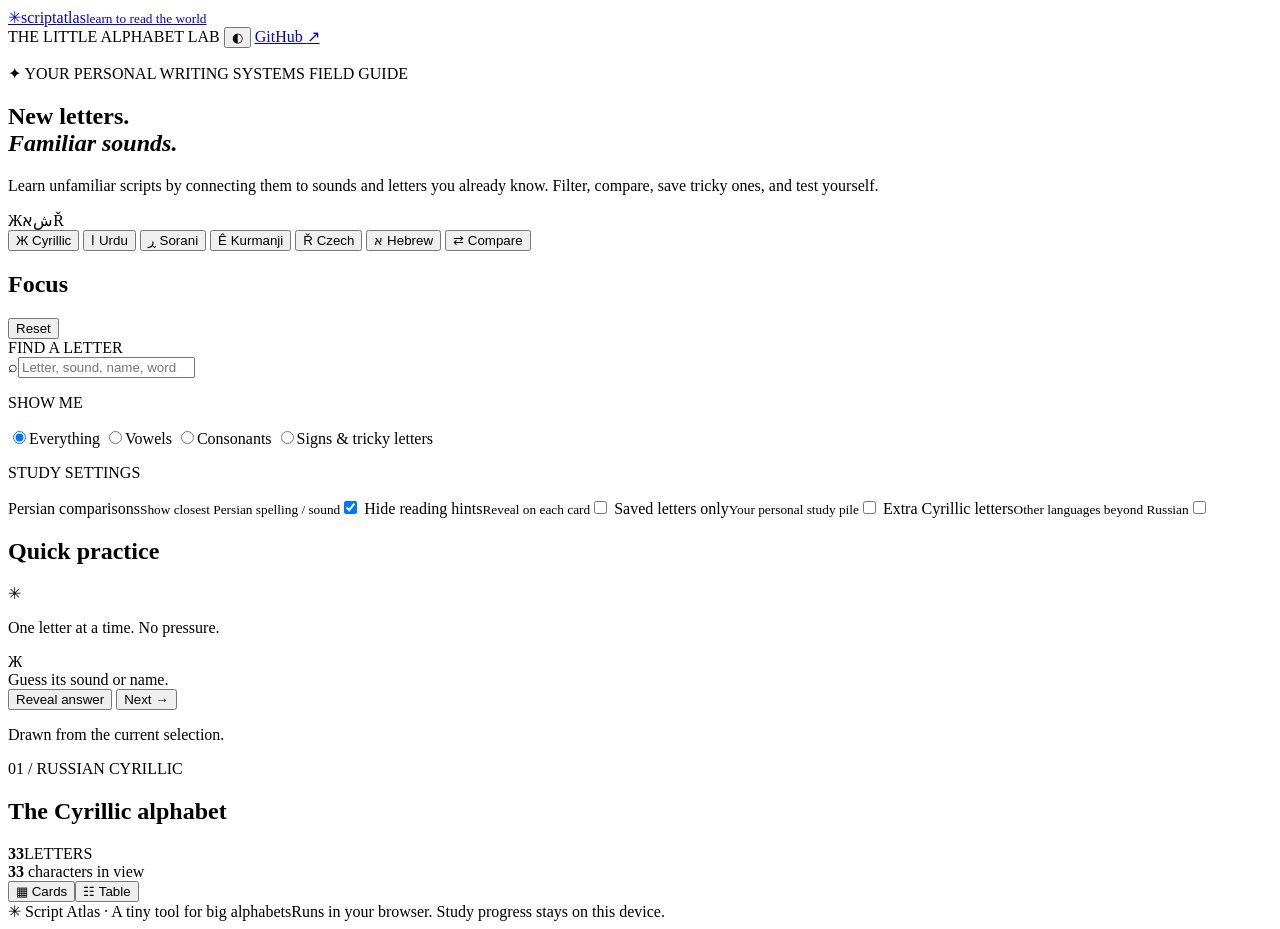
==== index.html @ 3f1f5714 "Initialize multilingual writing-systems learning interface" ====
<!doctype html>
<html lang="en">
<head>
  <meta charset="utf-8">
  <meta name="viewport" content="width=device-width, initial-scale=1">
  <meta name="theme-color" content="#f7f6f2">
  <meta name="description" content="An interactive alphabet atlas for Cyrillic, Urdu Nastaliq, Sorani, Kurmanji, Czech and Hebrew.">
  <title>Script Atlas · Learn writing systems</title>
  <link rel="preconnect" href="https://fonts.googleapis.com">
  <link rel="preconnect" href="https://fonts.gstatic.com" crossorigin>
  <link href="https://fonts.googleapis.com/css2?family=DM+Sans:wght@400;500;600;700&family=IBM+Plex+Mono:wght@400;500;600&family=Noto+Naskh+Arabic:wght@400;600;700&family=Noto+Nastaliq+Urdu:wght@400;600;700&family=Noto+Sans+Hebrew:wght@400;500;700&display=swap" rel="stylesheet">
  <link rel="stylesheet" href="styles.css">
  <script src="data.js" defer></script>
  <script src="app.js" defer></script>
</head>
<body>
  <div class="site-shell">
    <header class="site-header">
      <a class="brand" href="#cyrillic" aria-label="Script Atlas home"><span class="brand-glyph">✳</span><span>script<span class="brand-light">atlas</span><small>learn to read the world</small></span></a>
      <div class="header-actions">
        <span class="header-meta">THE LITTLE ALPHABET LAB</span>
        <button class="icon-btn" type="button" id="themeToggle" aria-label="Toggle dark mode" title="Toggle dark mode">◐</button>
        <a class="github-link" href="https://github.com/aeirya/learn-writing-systems" target="_blank" rel="noopener">GitHub <span aria-hidden="true">↗</span></a>
      </div>
    </header>

    <main>
      <section class="intro">
        <div>
          <p class="kicker"><span class="spark">✦</span> YOUR PERSONAL WRITING SYSTEMS FIELD GUIDE</p>
          <h1>New letters.<br><em>Familiar sounds.</em></h1>
          <p class="intro-copy">Learn unfamiliar scripts by connecting them to sounds and letters you already know. Filter, compare, save tricky ones, and test yourself.</p>
        </div>
        <div class="intro-decor" aria-hidden="true"><span>Ж</span><span>ش</span><span>א</span><span>Ř</span></div>
      </section>

      <nav class="script-nav" aria-label="Choose writing system" id="scriptTabs">
        <button type="button" class="script-tab" data-script="cyrillic">Ж <span>Cyrillic</span></button>
        <button type="button" class="script-tab" data-script="urdu">ا <span>Urdu</span></button>
        <button type="button" class="script-tab" data-script="sorani">ڕ <span>Sorani</span></button>
        <button type="button" class="script-tab" data-script="kurmanji">Ê <span>Kurmanji</span></button>
        <button type="button" class="script-tab" data-script="czech">Ř <span>Czech</span></button>
        <button type="button" class="script-tab" data-script="hebrew">א <span>Hebrew</span></button>
        <button type="button" class="script-tab compare-tab" data-script="compare">⇄ <span>Compare</span></button>
      </nav>

      <section id="singleView" class="workspace">
        <aside class="sidebar">
          <section class="panel">
            <div class="panel-head"><h2>Focus</h2><button type="button" class="quiet-btn" id="resetBtn">Reset</button></div>
            <label class="search-label" for="searchInput">FIND A LETTER</label>
            <div class="search-wrap"><span aria-hidden="true">⌕</span><input type="search" id="searchInput" placeholder="Letter, sound, name, word…" autocomplete="off"></div>
            <p class="section-label">SHOW ME</p>
            <div class="filter-list" id="filterList">
              <label><input type="radio" name="kind" value="all" checked><span>Everything</span></label>
              <label><input type="radio" name="kind" value="vowel"><span>Vowels</span></label>
              <label><input type="radio" name="kind" value="consonant"><span>Consonants</span></label>
              <label><input type="radio" name="kind" value="special"><span>Signs &amp; tricky letters</span></label>
            </div>
            <div class="divider"></div>
            <p class="section-label">STUDY SETTINGS</p>
            <label class="setting"><span>Persian comparisons<small>Show closest Persian spelling / sound</small></span><input type="checkbox" id="persianToggle" checked></label>
            <label class="setting"><span>Hide reading hints<small>Reveal on each card</small></span><input type="checkbox" id="hintsToggle"></label>
            <label class="setting"><span>Saved letters only<small>Your personal study pile</small></span><input type="checkbox" id="savedToggle"></label>
            <label class="setting" id="extrasSetting"><span>Extra Cyrillic letters<small>Other languages beyond Russian</small></span><input type="checkbox" id="extrasToggle"></label>
          </section>
          <section class="panel practice-panel">
            <div class="panel-head"><h2>Quick practice</h2><span class="mini-star">✳</span></div>
            <p class="practice-lead">One letter at a time. No pressure.</p>
            <div class="practice-char" id="practiceChar" aria-live="polite">Ж</div>
            <div class="practice-answer" id="practiceAnswer" aria-live="polite">Guess its sound or name.</div>
            <div class="practice-actions">
              <button type="button" class="primary-btn" id="revealBtn">Reveal answer</button>
              <button type="button" class="secondary-btn" id="nextBtn">Next →</button>
            </div>
            <p class="tiny-note" id="practiceStatus">Drawn from the current selection.</p>
          </section>
        </aside>

        <section class="content">
          <div class="script-heading">
            <div><p class="kicker" id="scriptEyebrow">01 / RUSSIAN CYRILLIC</p><h2 id="scriptTitle">The Cyrillic alphabet</h2><p class="script-desc" id="scriptDesc"></p></div>
            <div class="stat-box"><strong id="letterCount">33</strong><span>LETTERS</span></div>
          </div>
          <div class="insight-strip" id="scriptInsights"></div>
          <div class="toolbar">
            <div class="count-text"><strong id="visibleCount">33</strong> characters in view <span id="savedCount"></span></div>
            <div class="view-switch" role="group" aria-label="Display mode"><button id="cardsBtn" type="button" aria-pressed="true">▦ Cards</button><button id="tableBtn" type="button" aria-pressed="false">☷ Table</button></div>
          </div>
          <div id="cardsArea" class="letter-grid"></div>
          <div id="tableArea" class="table-scroll" hidden></div>
          <div id="emptyState" class="empty-state" hidden>Nothing matches these filters. Try resetting the view.</div>
          <div class="reading-note" id="readingNote"></div>
        </section>
      </section>

      <section id="compareView" class="compare-view" hidden>
        <div class="script-heading"><div><p class="kicker">THE BIG PICTURE</p><h2>One sound, six scripts.</h2><p class="script-desc">Approximate correspondences, not exact transliterations. Choose a sound to compare across languages.</p></div><div class="stat-box compare-stat"><strong>6</strong><span>SYSTEMS</span></div></div>
        <div id="soundPills" class="sound-pills" aria-label="Choose comparison sound"></div>
        <div id="compareGrid" class="compare-grid"></div>
        <p class="reading-note">A dash means that the system has no simple single-letter equivalent in the chart. Similar letters can differ phonetically across languages. Hebrew normally omits short-vowel marks; Sorani usually writes vowels, except short /i/.</p>
      </section>
    </main>
    <footer class="footer"><span>✳ Script Atlas <span class="footer-sep">·</span> A tiny tool for big alphabets</span><span>Runs in your browser. Study progress stays on this device.</span></footer>
  </div>
  <div id="toast" class="toast" role="status" aria-live="polite"></div>
</body>
</html>
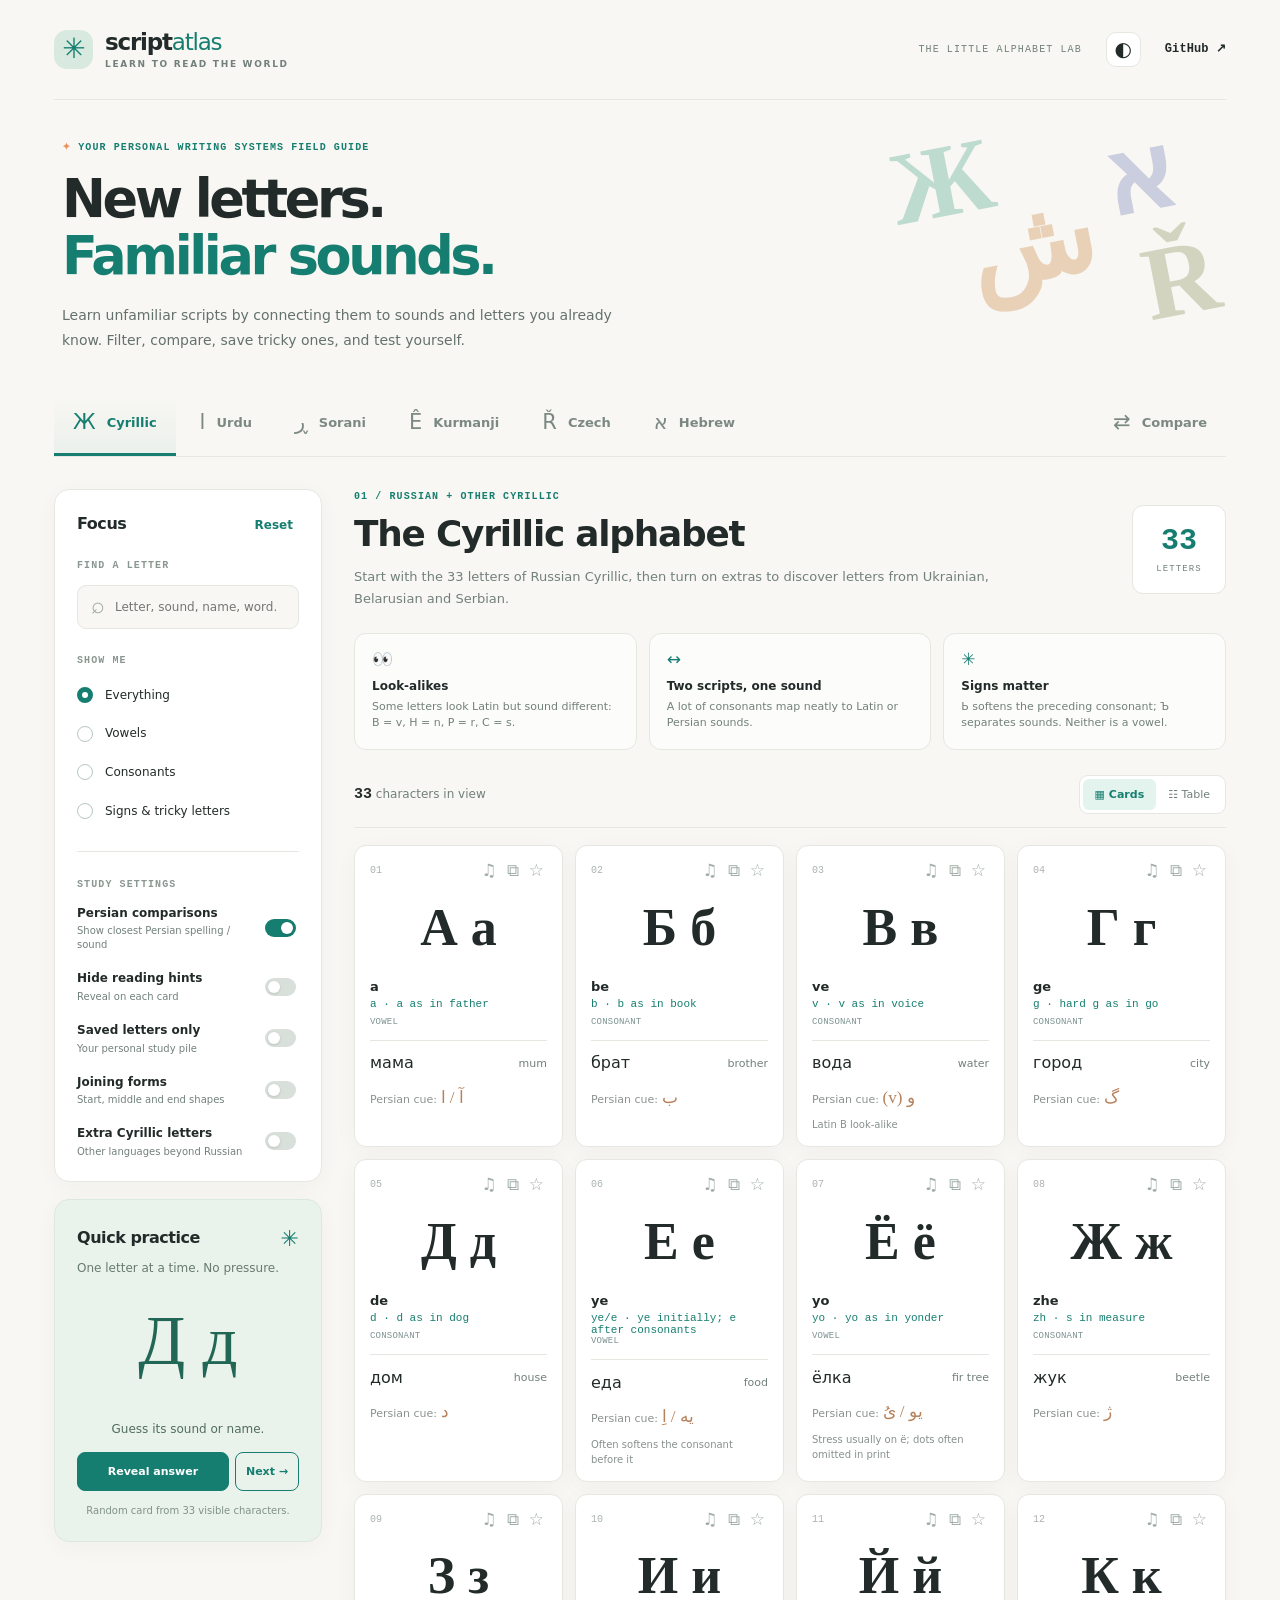
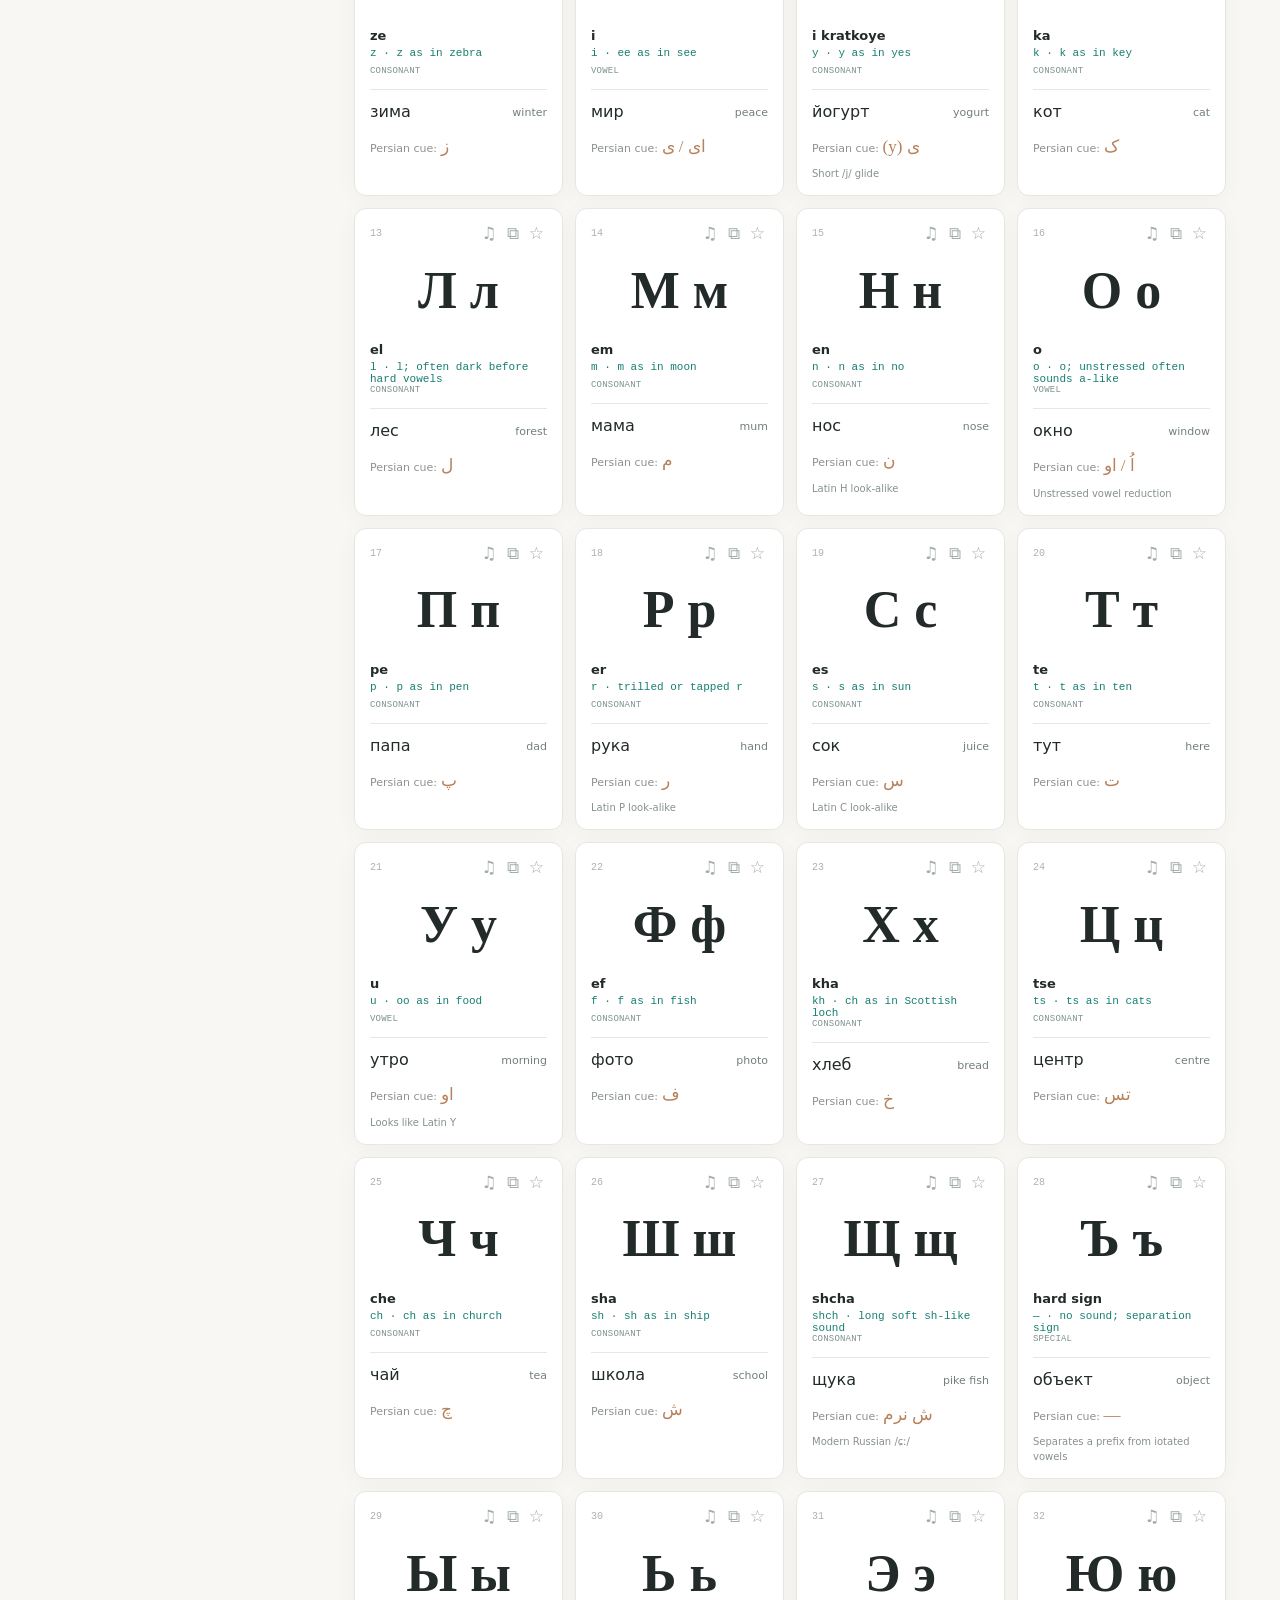
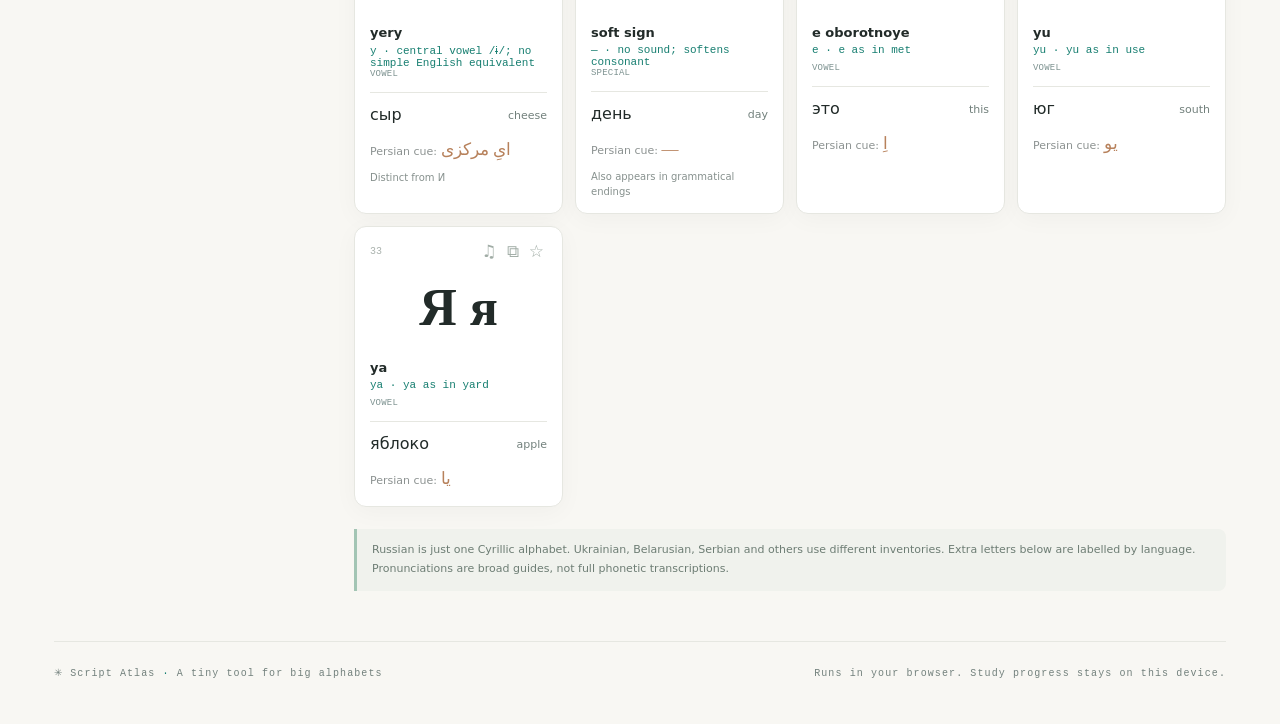
==== commit a065ba90: "Expose optional Arabic-script joining demonstrations" ====
--- a/index.html
+++ b/index.html
@@ -62,6 +62,7 @@
             <label class="setting"><span>Persian comparisons<small>Show closest Persian spelling / sound</small></span><input type="checkbox" id="persianToggle" checked></label>
             <label class="setting"><span>Hide reading hints<small>Reveal on each card</small></span><input type="checkbox" id="hintsToggle"></label>
             <label class="setting"><span>Saved letters only<small>Your personal study pile</small></span><input type="checkbox" id="savedToggle"></label>
+            <label class="setting" id="formsSetting"><span>Joining forms<small>Start, middle and end shapes</small></span><input type="checkbox" id="formsToggle"></label>
             <label class="setting" id="extrasSetting"><span>Extra Cyrillic letters<small>Other languages beyond Russian</small></span><input type="checkbox" id="extrasToggle"></label>
           </section>
           <section class="panel practice-panel">
--- a/styles.css
+++ b/styles.css
@@ -0,0 +1,5 @@
+:root{color-scheme:light;--bg:#f8f7f3;--surface:#fff;--ink:#222b29;--muted:#72807c;--line:#e6e7e1;--accent:#167e70;--accent-soft:#e2f4ed;--orange:#ee925c;--blue:#5586b8;--shadow:0 5px 24px rgba(28,40,33,.035);--font: "DM Sans",system-ui,-apple-system,sans-serif;--mono:"IBM Plex Mono",ui-monospace,monospace}
+*{box-sizing:border-box}html{scroll-behavior:smooth}body{margin:0;background:var(--bg);color:var(--ink);font:14px/1.55 var(--font)}button,input{font:inherit}button{cursor:pointer}button:focus-visible,a:focus-visible,input:focus-visible{outline:3px solid #64b8a7;outline-offset:3px}a{color:inherit}.site-shell{max-width:1500px;margin:auto;padding:0 54px}.site-header{display:flex;align-items:center;justify-content:space-between;min-height:100px;border-bottom:1px solid var(--line)}.brand{text-decoration:none;display:flex;align-items:center;gap:12px;font-size:23px;font-weight:700;letter-spacing:-1.2px;line-height:1.08}.brand-glyph{display:flex;width:39px;height:39px;align-items:center;justify-content:center;border-radius:13px;background:#d8eae0;color:#167e70;font-size:28px;font-weight:400}.brand-light{font-weight:400;color:var(--accent)}.brand small{display:block;font-size:9px;letter-spacing:1.7px;font-weight:700;color:var(--muted);margin-top:5px;text-transform:uppercase}.header-actions{display:flex;align-items:center;gap:24px}.header-meta,.github-link,.kicker,.search-label,.section-label,.stat-box span,.footer{font-family:var(--mono);font-size:10px;letter-spacing:1.1px}.header-meta{color:var(--muted)}.github-link{text-decoration:none;font-weight:600;letter-spacing:.1px;font-size:12px}.github-link:hover{color:var(--accent)}.icon-btn{width:35px;height:35px;background:var(--surface);border:1px solid var(--line);border-radius:10px;color:var(--ink);font-size:20px}.intro{display:flex;position:relative;justify-content:space-between;align-items:center;min-height:287px;padding:40px 8px 42px;overflow:hidden}.kicker{font-weight:600;color:var(--accent);margin:0 0 14px}.spark{color:var(--orange)}h1{font-size:clamp(39px,4.1vw,64px);letter-spacing:-3.4px;font-weight:700;line-height:1.09;margin:0}h1 em{font-style:normal;color:var(--accent)}.intro-copy{max-width:590px;font-size:14px;color:#64716c;line-height:1.8;margin:19px 0 0}.intro-decor{position:relative;display:flex;align-items:center;gap:0;justify-content:flex-end;width:35%;height:205px;flex-shrink:0;color:#a3b8ab}.intro-decor span{position:absolute;font:700 104px Georgia,serif;opacity:.63;transform:rotate(-11deg)}.intro-decor span:nth-child(1){right:225px;top:-23px;color:#9dcbbc}.intro-decor span:nth-child(2){right:124px;top:40px;color:#e1bb96;font-family:"Noto Nastaliq Urdu",serif}.intro-decor span:nth-child(3){right:45px;top:-30px;color:#b1b7d2}.intro-decor span:nth-child(4){right:0;top:75px;color:#bcc0a1}.script-nav{display:flex;gap:5px;overflow-x:auto;border-bottom:1px solid var(--line);padding:0 0 0;scrollbar-width:thin}.script-tab{border:0;border-bottom:3px solid transparent;display:inline-flex;align-items:center;justify-content:center;gap:11px;padding:15px 19px 18px;white-space:nowrap;background:none;color:#7c8982;font-size:21px;line-height:1.2;transition:color .2s,background .2s}.script-tab span{font:600 13px var(--font)}.script-tab:hover{color:var(--accent);background:var(--accent-soft)}.script-tab.active{color:var(--accent);border-bottom-color:var(--accent);background:linear-gradient(0deg,rgba(18,124,105,.055),transparent)}.compare-tab{margin-left:auto}.workspace{display:grid;grid-template-columns:268px minmax(0,1fr);gap:32px;padding:32px 0 50px}.sidebar{display:flex;flex-direction:column;gap:17px}.panel{border:1px solid var(--line);border-radius:15px;background:var(--surface);padding:22px;box-shadow:var(--shadow)}.panel-head{display:flex;justify-content:space-between;align-items:center;margin-bottom:21px}.panel h2{font-size:16px;margin:0;letter-spacing:-.45px}.quiet-btn{border:0;background:none;color:var(--accent);font-weight:600;font-size:12px}.search-label,.section-label{display:block;color:#8a9790;font-size:10px;font-weight:600;margin-bottom:11px}.search-wrap{display:flex;align-items:center;background:var(--bg);border:1px solid var(--line);border-radius:9px;margin-bottom:24px;color:#9ca8a0}.search-wrap span{font-size:23px;padding:0 0 2px 13px}.search-wrap input{width:100%;min-width:0;border:none;background:transparent;padding:12px 10px;outline:none;color:var(--ink);font-size:12px}.search-wrap:focus-within{border-color:var(--accent)}.filter-list{display:flex;flex-direction:column;gap:8px}.filter-list label{display:flex;align-items:center;gap:12px;cursor:pointer;font-size:12px;padding:6px 0}.filter-list input{appearance:none;width:16px;height:16px;border:1.5px solid #b7c6be;border-radius:50%;margin:0;position:relative;flex-shrink:0}.filter-list input:checked{border:5px solid var(--accent)}.divider{height:1px;background:var(--line);margin:25px 0}.setting{display:flex;align-items:center;justify-content:space-between;gap:10px;margin:0 0 17px;cursor:pointer;font-size:12px;font-weight:600}.setting:last-child{margin-bottom:0}.setting small{display:block;font-weight:400;color:var(--muted);margin-top:2px;font-size:10px;line-height:1.4}.setting input{appearance:none;width:31px;height:18px;flex-shrink:0;border-radius:15px;background:#d9dfdb;position:relative;transition:background .2s;cursor:pointer}.setting input:before{content:"";position:absolute;background:white;width:12px;height:12px;top:3px;left:3px;border-radius:50%;transition:transform .2s;box-shadow:0 1px 3px #0002}.setting input:checked{background:var(--accent)}.setting input:checked:before{transform:translateX(13px)}.practice-panel{background:#e9f2eb;border-color:#dce9dd}.practice-panel .panel-head{margin-bottom:3px}.practice-lead{font-size:12px;color:#687b70;margin:0}.mini-star{color:var(--accent);font-size:22px}.practice-char{height:129px;display:flex;justify-content:center;align-items:center;font-family:Georgia,serif;font-size:69px;line-height:1.7;color:#226755;direction:auto}.practice-answer{text-align:center;min-height:46px;font-size:12px;color:#516d5f;display:flex;align-items:center;justify-content:center}.practice-actions{display:flex;gap:6px}.primary-btn,.secondary-btn{padding:10px 10px;border-radius:8px;font-weight:700;font-size:11px;border:1px solid var(--accent)}.primary-btn{background:var(--accent);color:white;flex:1}.secondary-btn{background:transparent;color:var(--accent)}.primary-btn:hover{filter:brightness(.94)}.tiny-note{text-align:center;color:#809286;font-size:10px;margin:12px 0 0}.content{min-width:0}.script-heading{display:flex;justify-content:space-between;align-items:center;gap:22px;margin-bottom:23px}.script-heading h2{font-size:clamp(25px,2.8vw,36px);line-height:1.2;letter-spacing:-1.2px;margin:0}.script-heading .kicker{margin-bottom:7px}.script-desc{color:var(--muted);max-width:650px;line-height:1.7;margin:11px 0 0;font-size:13px}.stat-box{border:1px solid var(--line);background:var(--surface);border-radius:11px;min-width:94px;height:89px;display:flex;flex-direction:column;align-items:center;justify-content:center;flex-shrink:0}.stat-box strong{font-family:var(--mono);font-size:30px;color:var(--accent);font-weight:600;line-height:1.2}.stat-box span{color:var(--muted);font-size:9px;margin-top:4px}.insight-strip{display:grid;grid-template-columns:repeat(3,minmax(0,1fr));gap:12px;margin-bottom:25px}.insight{border:1px solid var(--line);border-radius:12px;background:#ffffffa8;padding:17px;min-height:99px}.insight .insight-icon{color:var(--accent);font-size:17px;display:block;line-height:1}.insight h3{font-size:12px;margin:9px 0 3px}.insight p{font-size:11px;line-height:1.5;margin:0;color:var(--muted)}.toolbar{display:flex;justify-content:space-between;align-items:center;border-bottom:1px solid var(--line);margin-bottom:17px;padding-bottom:13px;gap:10px}.count-text{font-size:12px;color:var(--muted)}.count-text strong{font-family:var(--mono);color:var(--ink);font-size:15px}.count-text #savedCount{color:var(--accent);margin-left:10px}.view-switch{display:flex;border:1px solid var(--line);border-radius:9px;background:var(--surface);padding:3px}.view-switch button{border:0;padding:7px 12px;background:none;color:var(--muted);font-size:11px;border-radius:6px}.view-switch button[aria-pressed="true"]{background:var(--accent-soft);color:var(--accent);font-weight:700}.letter-grid{display:grid;grid-template-columns:repeat(auto-fill,minmax(168px,1fr));gap:12px}.letter-card{min-width:0;border:1px solid var(--line);border-radius:12px;background:var(--surface);padding:13px 15px 14px;box-shadow:var(--shadow);position:relative;display:flex;flex-direction:column;transition:border-color .15s,transform .15s}.letter-card:hover{border-color:#b6d8c9;transform:translateY(-2px)}.card-top{display:flex;align-items:center;justify-content:space-between;min-height:23px}.card-index{font:500 10px var(--mono);color:#abb3ae}.card-actions{display:flex;gap:4px}.card-actions button{border:0;color:#a0aca5;background:none;font-size:17px;padding:0 3px;line-height:1.1}.card-actions button:hover,.card-actions button.is-saved{color:#d39b37}.card-actions .copy-btn:hover{color:var(--accent)}.card-letter{height:92px;display:flex;align-items:center;justify-content:center;font:600 52px/1.55 Georgia,serif;direction:auto;overflow:visible;word-break:break-word}.urdu-font{font-family:"Noto Nastaliq Urdu","Noto Naskh Arabic",serif!important;font-weight:400!important;line-height:2.4!important}.sorani-font{font-family:"Noto Naskh Arabic",serif!important;line-height:1.8!important}.hebrew-font{font-family:"Noto Sans Hebrew",serif!important;line-height:1.4!important}.letter-card .urdu-font{font-size:40px;line-height:2.2!important}.letter-card .sorani-font{font-size:53px}.letter-card .hebrew-font{font-size:51px}.card-name{font-weight:700;font-size:13px;margin:3px 0 1px}.card-sound{font:500 11px var(--mono);color:var(--accent);min-height:19px}.card-example{border-top:1px solid var(--line);padding-top:9px;margin-top:13px;display:flex;align-items:center;gap:8px;justify-content:space-between;min-height:37px;font-size:11px;color:var(--muted)}.card-example .native-example{font-size:16px;color:var(--ink)}.card-example .urdu-font{font-size:15px;line-height:2.2!important}.card-example .sorani-font{font-size:20px}.card-example .hebrew-font{font-size:16px}.card-persian{font-size:11px;color:#8c9291;margin-top:8px;min-height:17px}.persian-script{font-family:"Noto Naskh Arabic",serif;direction:rtl;font-size:17px;color:#b7815b}.card-note{font-size:10px;color:#87918e;margin:6px 0 0;line-height:1.5}.kind-tag{color:#7d9290;font:500 9px var(--mono);letter-spacing:.2px}.letter-card .study-hidden .hint-content{filter:blur(5px);user-select:none}.letter-card .study-hidden.revealed .hint-content{filter:none;user-select:auto}.reveal-hint{border:none;background:var(--accent-soft);border-radius:5px;color:var(--accent);font-size:10px;padding:5px 8px;margin-top:8px;align-self:flex-start}.table-scroll{overflow-x:auto;background:var(--surface);border:1px solid var(--line);border-radius:12px}.alphabet-table{border-collapse:collapse;width:100%;min-width:670px;font-size:12px}.alphabet-table th{text-align:left;padding:13px 15px;background:var(--accent-soft);color:#496c61;font:600 10px var(--mono);letter-spacing:.5px;white-space:nowrap}.alphabet-table td{padding:11px 15px;border-top:1px solid var(--line);vertical-align:middle}.alphabet-table tr:hover td{background:var(--bg)}.alphabet-table .table-glyph{font-size:26px;line-height:1.5;min-width:75px}.alphabet-table .table-glyph.urdu-font{font-size:22px;line-height:2.2!important}.alphabet-table .table-glyph.sorani-font{font-size:28px}.alphabet-table .table-glyph.hebrew-font{font-size:27px}.alphabet-table .table-native{font-size:17px}.alphabet-table .table-native.urdu-font{font-size:15px;line-height:2!important}.alphabet-table .table-native.hebrew-font{font-size:17px}.alphabet-table .table-native.sorani-font{font-size:19px}.alphabet-table .save-btn{border:0;background:transparent;color:#b8c3bd;font-size:20px}.alphabet-table .save-btn.is-saved{color:#d69d32}.reading-note{background:#f0f2ed;border-left:3px solid #a3c5b4;border-radius:0 8px 8px 0;color:#6d7d74;font-size:11px;line-height:1.7;padding:12px 15px;margin-top:22px}.empty-state{padding:60px 20px;text-align:center;border:1px dashed var(--line);border-radius:12px;color:var(--muted)}.compare-view{padding:36px 0 60px}.sound-pills{display:flex;flex-wrap:wrap;gap:8px;margin:30px 0 26px}.sound-pills button{border:1px solid var(--line);border-radius:99px;padding:8px 15px;font:600 13px var(--mono);background:var(--surface);color:var(--ink)}.sound-pills button.active{background:var(--accent);color:white;border-color:var(--accent)}.compare-grid{display:grid;grid-template-columns:repeat(3,minmax(0,1fr));gap:14px}.compare-card{background:var(--surface);border:1px solid var(--line);border-radius:13px;padding:20px;min-height:175px}.compare-card small{color:var(--muted);font:600 11px var(--mono)}.compare-glyph{font:500 55px Georgia,serif;color:var(--accent);min-height:85px;display:flex;align-items:center;line-height:1.7}.compare-gloss{font-size:12px;color:var(--muted)}.footer{display:flex;justify-content:space-between;align-items:center;border-top:1px solid var(--line);padding:24px 0 35px;color:var(--muted);font-size:10px;gap:16px}.footer-sep{color:var(--accent)}.toast{position:fixed;bottom:22px;left:50%;transform:translate(-50%,15px);opacity:0;pointer-events:none;background:#1f3d33;color:white;padding:10px 19px;border-radius:100px;font-size:12px;box-shadow:0 7px 30px #0002;transition:opacity .2s,transform .2s;z-index:4}.toast.show{opacity:1;transform:translate(-50%,0)}[hidden]{display:none!important}
+body.dark{color-scheme:dark;--bg:#15201e;--surface:#1c2a27;--ink:#e7f0eb;--muted:#a3b2ab;--line:#33443e;--accent:#65d2b7;--accent-soft:#274439;--shadow:0 5px 24px #0002}body.dark .intro-copy{color:var(--muted)}body.dark .header-meta{color:var(--muted)}body.dark .brand-glyph{background:#284b40}body.dark .insight{background:var(--surface)}body.dark .practice-panel{background:#213d34;border-color:#315a4a}body.dark .practice-lead,body.dark .practice-answer{color:#b8d4c6}body.dark .reading-note{background:#1f312a;color:var(--muted)}body.dark .search-wrap{color:var(--muted)}body.dark .alphabet-table th{color:var(--accent)}body.dark .letter-card:hover{border-color:#5b9c81}body.dark .card-persian{color:var(--muted)}
+@media(max-width:1050px){.site-shell{padding:0 28px}.workspace{grid-template-columns:235px minmax(0,1fr);gap:20px}.script-tab{padding:13px}.letter-grid{grid-template-columns:repeat(auto-fill,minmax(155px,1fr))}.intro-decor{opacity:.45}}@media(max-width:760px){.site-shell{padding:0 16px}.site-header{min-height:76px}.header-meta{display:none}.intro{min-height:auto;padding:31px 0 37px}.intro-decor{display:none}h1{letter-spacing:-2px}.script-nav{margin:0 -16px;padding-left:16px}.workspace{grid-template-columns:1fr;padding-top:20px}.sidebar{display:grid;grid-template-columns:1fr 1fr;align-items:start;gap:12px}.panel{padding:17px}.script-heading{margin-top:8px}.insight-strip{grid-template-columns:1fr 1fr}.insight:last-child{grid-column:1/-1}.compare-grid{grid-template-columns:repeat(2,minmax(0,1fr))}.footer{flex-wrap:wrap}.script-tab{gap:7px}.script-tab span{font-size:11px}}@media(max-width:540px){.sidebar{grid-template-columns:1fr}.panel:first-child{display:grid;grid-template-columns:1fr 1fr;gap:0 16px}.panel:first-child .panel-head,.panel:first-child .divider,.panel:first-child .section-label,.panel:first-child .search-label,.panel:first-child .search-wrap{grid-column:1/-1}.panel:first-child .filter-list{grid-column:1/-1;display:grid;grid-template-columns:1fr 1fr;margin-bottom:7px}.panel:first-child .setting{grid-column:1/-1}.practice-panel .practice-char{height:95px}.letter-grid{grid-template-columns:repeat(2,minmax(0,1fr));gap:9px}.letter-card{padding:10px 11px}.card-letter{height:83px;font-size:46px}.card-persian{font-size:10px}.script-heading h2{font-size:26px}.stat-box{min-width:71px;height:75px}.stat-box strong{font-size:24px}.insight-strip{gap:8px}.insight{padding:13px}.compare-grid{gap:8px}.compare-card{padding:13px;min-height:145px}.compare-glyph{font-size:43px}.toolbar{flex-wrap:wrap}.github-link{font-size:10px}.header-actions{gap:12px}}
+@media(prefers-reduced-motion:reduce){*{scroll-behavior:auto!important;transition:none!important}}
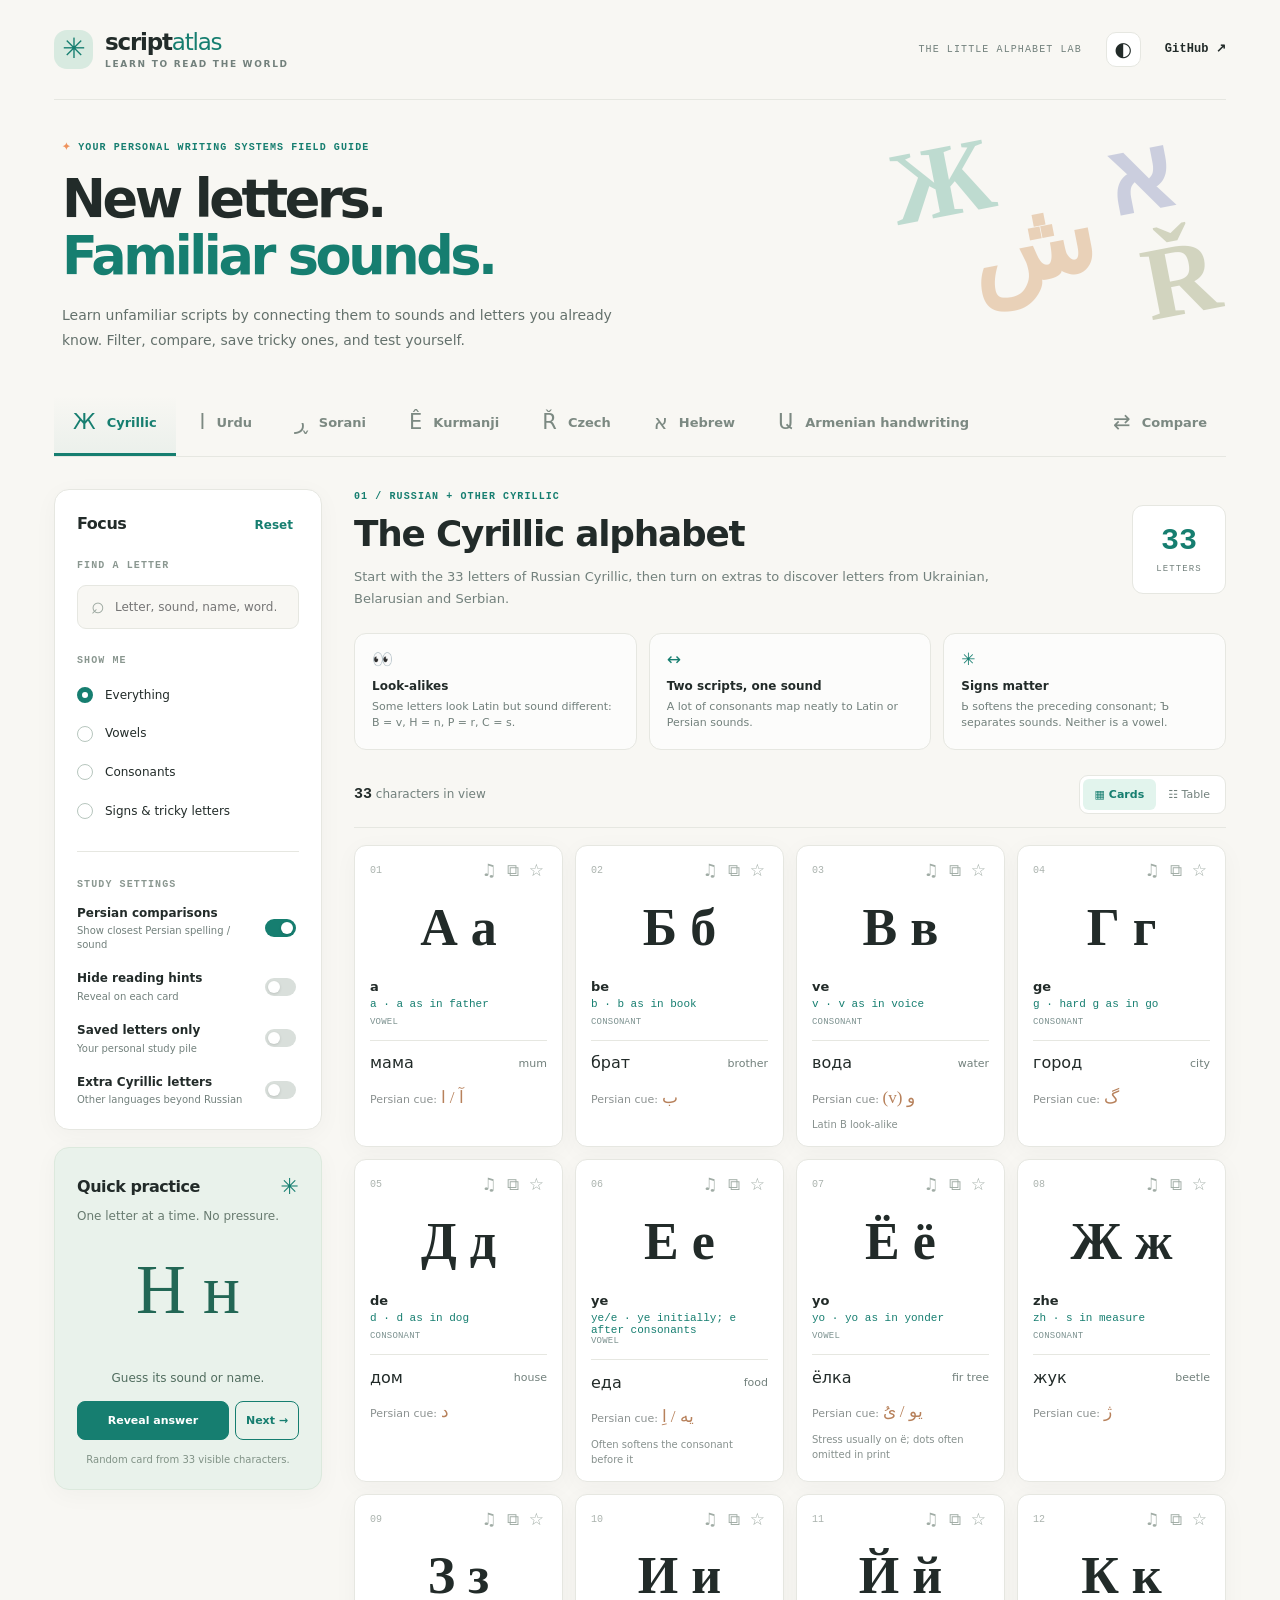
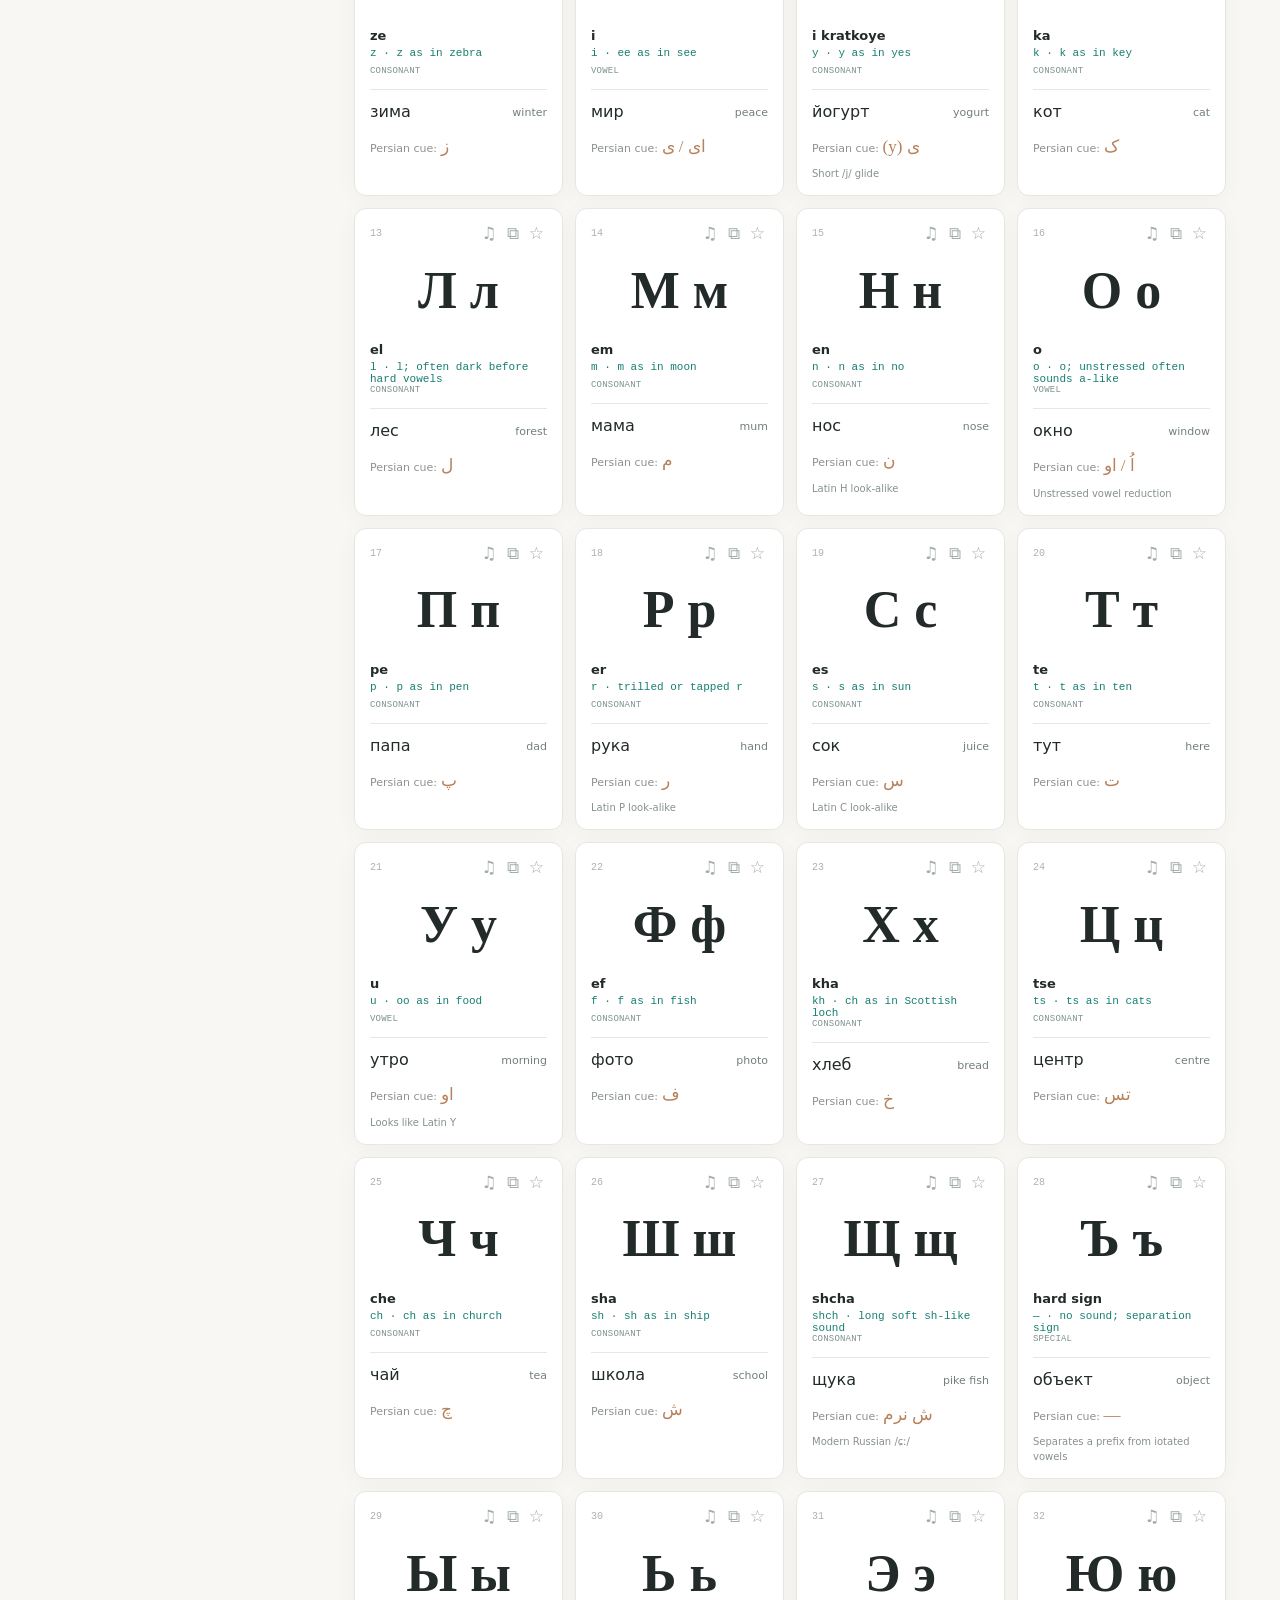
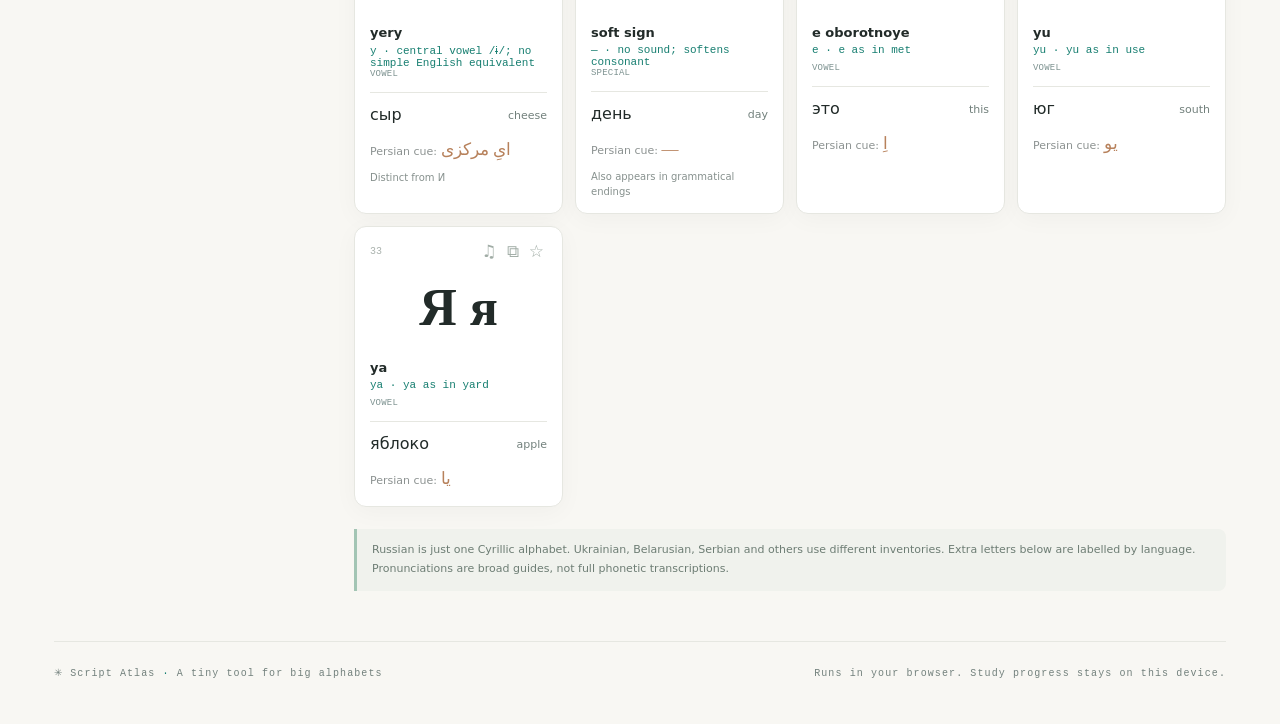
==== commit c68df203: "Add Armenian handwriting reference and vendor image downloader" ====
--- a/index.html
+++ b/index.html
@@ -4,7 +4,7 @@
   <meta charset="utf-8">
   <meta name="viewport" content="width=device-width, initial-scale=1">
   <meta name="theme-color" content="#f7f6f2">
-  <meta name="description" content="An interactive alphabet atlas for Cyrillic, Urdu Nastaliq, Sorani, Kurmanji, Czech and Hebrew.">
+  <meta name="description" content="An interactive alphabet atlas for Cyrillic, Urdu Nastaliq, Sorani, Kurmanji, Czech, Hebrew and Armenian.">
   <title>Script Atlas · Learn writing systems</title>
   <link rel="preconnect" href="https://fonts.googleapis.com">
   <link rel="preconnect" href="https://fonts.gstatic.com" crossorigin>
@@ -41,6 +41,7 @@
         <button type="button" class="script-tab" data-script="kurmanji">Ê <span>Kurmanji</span></button>
         <button type="button" class="script-tab" data-script="czech">Ř <span>Czech</span></button>
         <button type="button" class="script-tab" data-script="hebrew">א <span>Hebrew</span></button>
+        <a class="script-tab" href="armenian/" style="text-decoration:none">Ա <span>Armenian handwriting</span></a>
         <button type="button" class="script-tab compare-tab" data-script="compare">⇄ <span>Compare</span></button>
       </nav>
 
--- a/styles.css
+++ b/styles.css
@@ -3,3 +3,13 @@
 body.dark{color-scheme:dark;--bg:#15201e;--surface:#1c2a27;--ink:#e7f0eb;--muted:#a3b2ab;--line:#33443e;--accent:#65d2b7;--accent-soft:#274439;--shadow:0 5px 24px #0002}body.dark .intro-copy{color:var(--muted)}body.dark .header-meta{color:var(--muted)}body.dark .brand-glyph{background:#284b40}body.dark .insight{background:var(--surface)}body.dark .practice-panel{background:#213d34;border-color:#315a4a}body.dark .practice-lead,body.dark .practice-answer{color:#b8d4c6}body.dark .reading-note{background:#1f312a;color:var(--muted)}body.dark .search-wrap{color:var(--muted)}body.dark .alphabet-table th{color:var(--accent)}body.dark .letter-card:hover{border-color:#5b9c81}body.dark .card-persian{color:var(--muted)}
 @media(max-width:1050px){.site-shell{padding:0 28px}.workspace{grid-template-columns:235px minmax(0,1fr);gap:20px}.script-tab{padding:13px}.letter-grid{grid-template-columns:repeat(auto-fill,minmax(155px,1fr))}.intro-decor{opacity:.45}}@media(max-width:760px){.site-shell{padding:0 16px}.site-header{min-height:76px}.header-meta{display:none}.intro{min-height:auto;padding:31px 0 37px}.intro-decor{display:none}h1{letter-spacing:-2px}.script-nav{margin:0 -16px;padding-left:16px}.workspace{grid-template-columns:1fr;padding-top:20px}.sidebar{display:grid;grid-template-columns:1fr 1fr;align-items:start;gap:12px}.panel{padding:17px}.script-heading{margin-top:8px}.insight-strip{grid-template-columns:1fr 1fr}.insight:last-child{grid-column:1/-1}.compare-grid{grid-template-columns:repeat(2,minmax(0,1fr))}.footer{flex-wrap:wrap}.script-tab{gap:7px}.script-tab span{font-size:11px}}@media(max-width:540px){.sidebar{grid-template-columns:1fr}.panel:first-child{display:grid;grid-template-columns:1fr 1fr;gap:0 16px}.panel:first-child .panel-head,.panel:first-child .divider,.panel:first-child .section-label,.panel:first-child .search-label,.panel:first-child .search-wrap{grid-column:1/-1}.panel:first-child .filter-list{grid-column:1/-1;display:grid;grid-template-columns:1fr 1fr;margin-bottom:7px}.panel:first-child .setting{grid-column:1/-1}.practice-panel .practice-char{height:95px}.letter-grid{grid-template-columns:repeat(2,minmax(0,1fr));gap:9px}.letter-card{padding:10px 11px}.card-letter{height:83px;font-size:46px}.card-persian{font-size:10px}.script-heading h2{font-size:26px}.stat-box{min-width:71px;height:75px}.stat-box strong{font-size:24px}.insight-strip{gap:8px}.insight{padding:13px}.compare-grid{gap:8px}.compare-card{padding:13px;min-height:145px}.compare-glyph{font-size:43px}.toolbar{flex-wrap:wrap}.github-link{font-size:10px}.header-actions{gap:12px}}
 @media(prefers-reduced-motion:reduce){*{scroll-behavior:auto!important;transition:none!important}}
+
+/* Optional schematic joining-shape previews for Arabic-derived scripts. */
+.join-forms{display:grid;grid-template-columns:repeat(4,minmax(0,1fr));gap:3px;margin-top:12px;padding-top:9px;border-top:1px dashed var(--line);direction:ltr}
+.join-form{display:flex;flex-direction:column;align-items:center;justify-content:flex-start;min-width:0}
+.join-form small{font:500 8px var(--mono);color:var(--muted)}
+.join-form span{display:flex;align-items:center;justify-content:center;min-height:41px;font-size:20px;white-space:nowrap;color:var(--accent);line-height:1.9!important}
+.join-form span.urdu-font{font-size:16px;line-height:2.5!important;min-height:53px}
+.alphabet-table .join-forms{margin:0;padding:0;min-width:165px;border:0}
+.alphabet-table .join-form span{font-size:17px}
+.alphabet-table .join-form span.urdu-font{font-size:15px}
